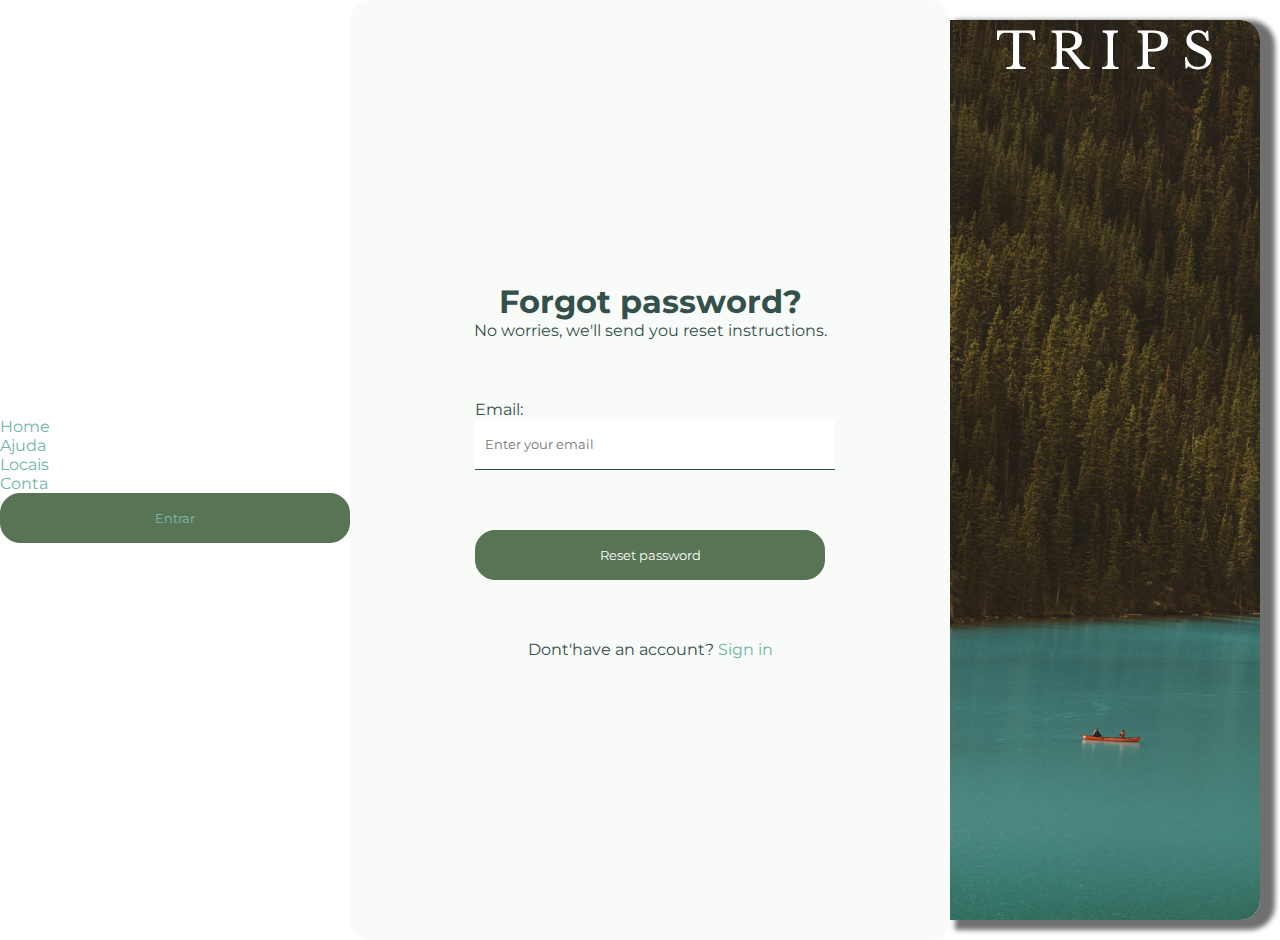
==== NewPassword.html @ 2c4b5314 "avaliação" ====
<!DOCTYPE html>
<html lang="en">

<head>
    <meta charset="UTF-8">
    <meta http-equiv="X-UA-Compatible" content="IE=edge">
    <meta name="viewport" content="width=device-width, initial-scale=1.0">
    <link rel="preconnect" href="https://fonts.googleapis.com">
    <link rel="preconnect" href="https://fonts.gstatic.com" crossorigin>
    <link
        href="https://fonts.googleapis.com/css2?family=Montserrat:wght@100;200;400&family=Roboto:wght@100&display=swap"
        rel="stylesheet">
    <link rel="preconnect" href="https://fonts.googleapis.com">
    <link rel="preconnect" href="https://fonts.gstatic.com" crossorigin>
    <link href="https://fonts.googleapis.com/css2?family=Libre+Baskerville:wght@700&display=swap" rel="stylesheet">
    <link rel="stylesheet" href="NewPassword.css">
    <title>New password</title>
</head>

<body>
    <header>
        <nav class="navbar navbar-expand-sm backgroundNav py-3 bg-dark d-flex justify-content-center">
            <ul class="navbar-nav">
                <li class="navbar-item"> <img src="img/logoWhite.svg" alt=""></li>
                <li class="navbar-item"><a href="index.html" class="nav-link text-warning">Home</a></li>
                <li class="navbar-item"><a href="ajuda.html" class="nav-link text-white">Ajuda</a></li>
                <li class="navbar-item"><a href="locais.html" class="nav-link text-white">Locais</a></li>
                <li class="navbar-item"><a href="login.html" class="nav-link text-white">Conta</a></li>
            </ul>

            <button class="btn btn-light rounded-pill px-3" type="button"><a href="login.html"
                    class="nav-link text-dark">Entrar</a></button>
        </nav>
    </header>

    <div class="pagina1">

        <div class="text-description">
            <h1>Forgot password?</h1>
            <p>No worries, we'll send you reset instructions.</p>

            <div class="inputs">
                <div class="email">
                    <label for="email">Email:</label>
                    <input type="email" id="input" name="Email" id="email" required placeholder="Enter your email">
                </div>



                <button type="submit">Reset password</button>


            </div>
            <p>Dont'have an account? <a href="login.html">Sign in</a></p>
        </div>

    </div>
    <div class="pagina2">
        <p>T R I P S</p>
    </div>






</body>

</html>
---- NewPassword.css ----
:root {
    --primary-color: rgb(249, 251, 248);
    --text-color: #34504b;
    --text-secundary: #70b6aa;
    --button-color: rgb(70, 102, 67);
}

* {
    padding: 0;
    margin: 0;
    font-family: "Montserrat";
}

body {

    display: flex;
    flex-direction: row;
    justify-content: space-around;
    align-items: center;
}


.pagina1 {
    width: 50%;
    height: 940px;
    display: flex;
    flex-direction: column;
    justify-content: center;
    align-items: center;
    color: #34504b;
    border-radius: 20px 20px 20px 20px;
    background-color: var(--primary-color);

}


.pagina2 {
    margin-top: 0px;
    margin-right: 20px;
    width: 48%;
    height: 100vh;
    background-image: url(img/peter-thomas-9RnJFyR3T_c-unsplash.jpg);
    background-position: center;
    background-repeat: no-repeat;
    background-size: cover;
    border-radius: 0px 20px 20px 0px;
    box-shadow: 10px 5px 5px 5px rgb(112, 112, 112);
}

.pagina2 p {
    font-family: 'Libre Baskerville', serif;
    font-size: 50px;
    color: white;
    display: flex;
    justify-content: center;
    align-items: center;
    
    
}

.text-description {
    color: var(--text-color);
    background-color: var(--primary-color);
    width: 600px;
    height: 600px;
    display: flex;
    flex-direction: column;
    justify-content: center;
    align-items: center;
}

.inputs {
    background-color: var(--primary-color);
    display: flex;
    flex-direction: column;
    justify-content:space-evenly;
    width: 350px;
    height: 300px;
    
}


#input {
    width: 350px;
    height: 50px;
  
    border: none;
    border-bottom: 1px solid #34504b;
    padding-left: 10px;
}

input:focus {
    box-shadow: 0 0 0 0;
    outline: 0;
}


#characters {
    font-size: 14px;
}

.forgot {
    float: right;
}

.forgot a {
    text-decoration: none;
    color: var(--text-color);
}

.forgot:hover {
    color: black;
}

button {
    width: 350px;
    height: 50px;
    border-radius: 20px;
    background-color: var(--button-color);
    border: 1px solid var(--button-color);
    opacity: 0.9;
    color: white;
}

button:hover {
    opacity: 1;

} 

a {
    color: var(--text-secundary);
    text-decoration: none;
}

a:hover {
    color: #1DA87F;
    font-weight: bold;
}
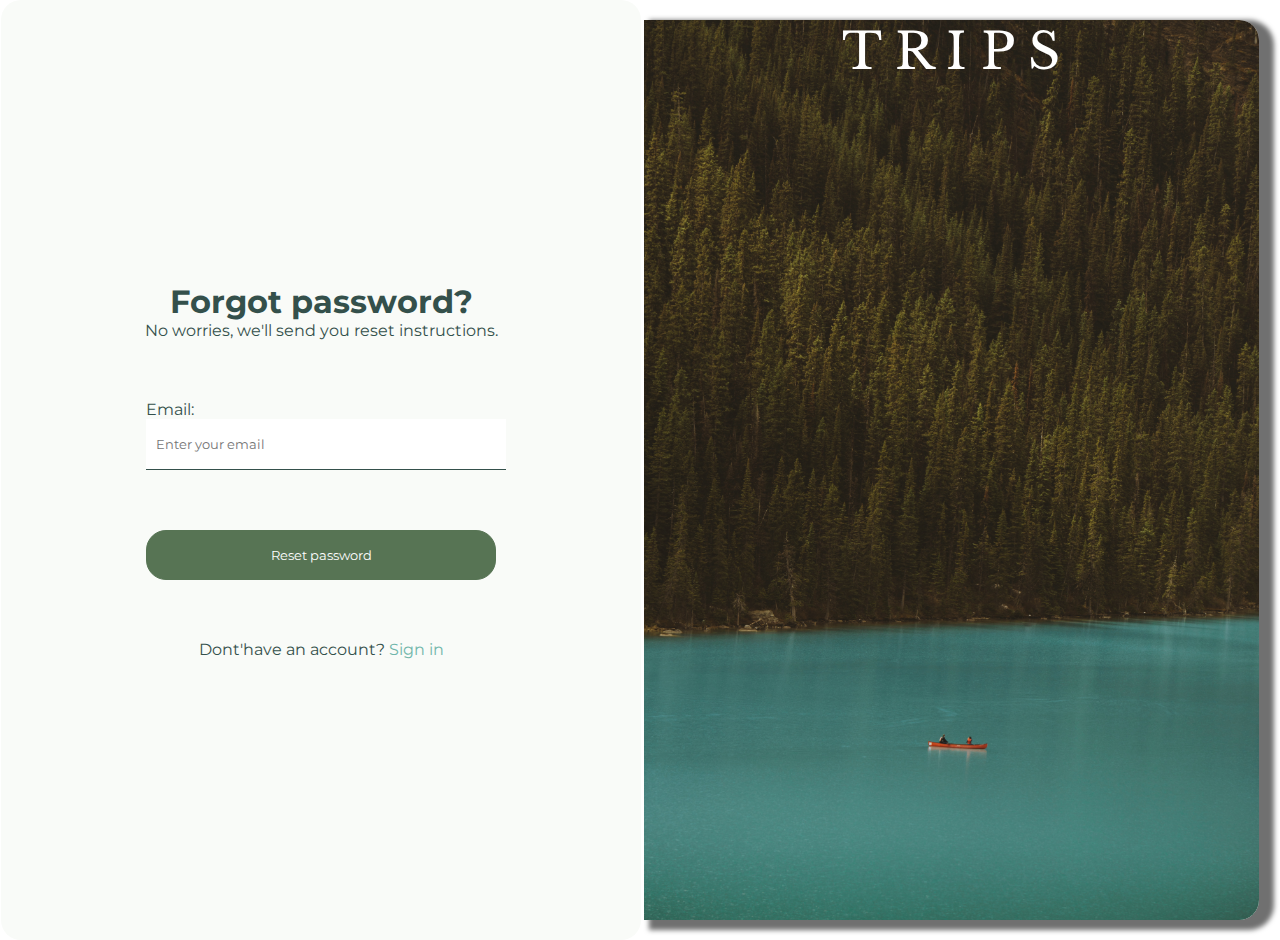
==== commit feac995c: "add pages" ====
--- a/NewPassword.html
+++ b/NewPassword.html
@@ -18,20 +18,7 @@
 </head>
 
 <body>
-    <header>
-        <nav class="navbar navbar-expand-sm backgroundNav py-3 bg-dark d-flex justify-content-center">
-            <ul class="navbar-nav">
-                <li class="navbar-item"> <img src="img/logoWhite.svg" alt=""></li>
-                <li class="navbar-item"><a href="index.html" class="nav-link text-warning">Home</a></li>
-                <li class="navbar-item"><a href="ajuda.html" class="nav-link text-white">Ajuda</a></li>
-                <li class="navbar-item"><a href="locais.html" class="nav-link text-white">Locais</a></li>
-                <li class="navbar-item"><a href="login.html" class="nav-link text-white">Conta</a></li>
-            </ul>
-
-            <button class="btn btn-light rounded-pill px-3" type="button"><a href="login.html"
-                    class="nav-link text-dark">Entrar</a></button>
-        </nav>
-    </header>
+   
 
     <div class="pagina1">
 
